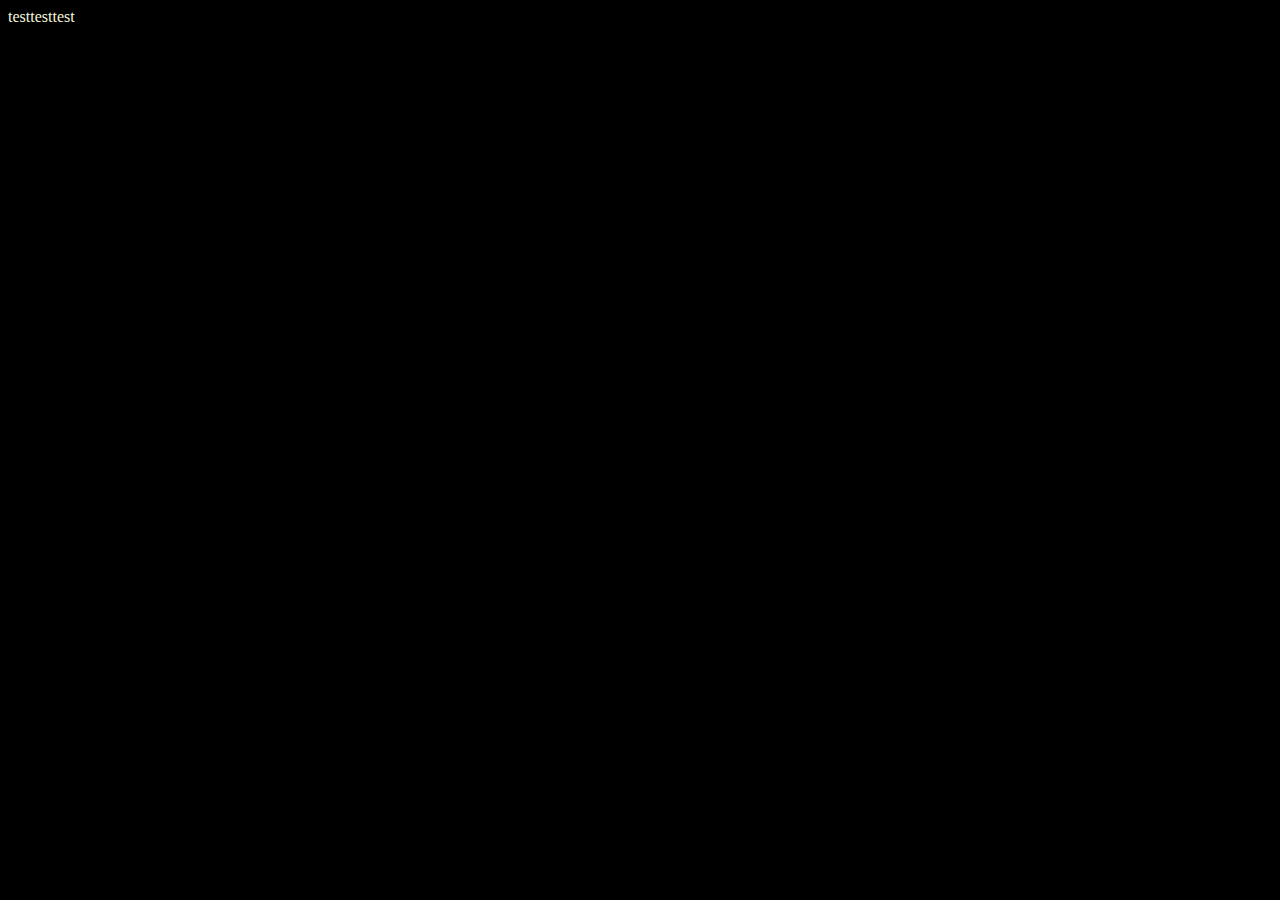
==== index.html @ 2e66b611 "Initial commit" ====
<!-- Page d'acceuil et de présentation de l'application que vous proposez (comme si vous deviez la vendre)-->
 testtesttest


 <!DOCTYPE html>
 <html lang="en">
 <head>
    <meta charset="UTF-8">
    <link rel="stylesheet" href="style.css">
    <meta name="viewport" content="width=device-width, initial-scale=1.0">
    <title>Landing Page</title>
 </head>
 <body>
    
 </body>
 </html>
---- style.css ----
html {
    background-color: black;
    color: beige;
}
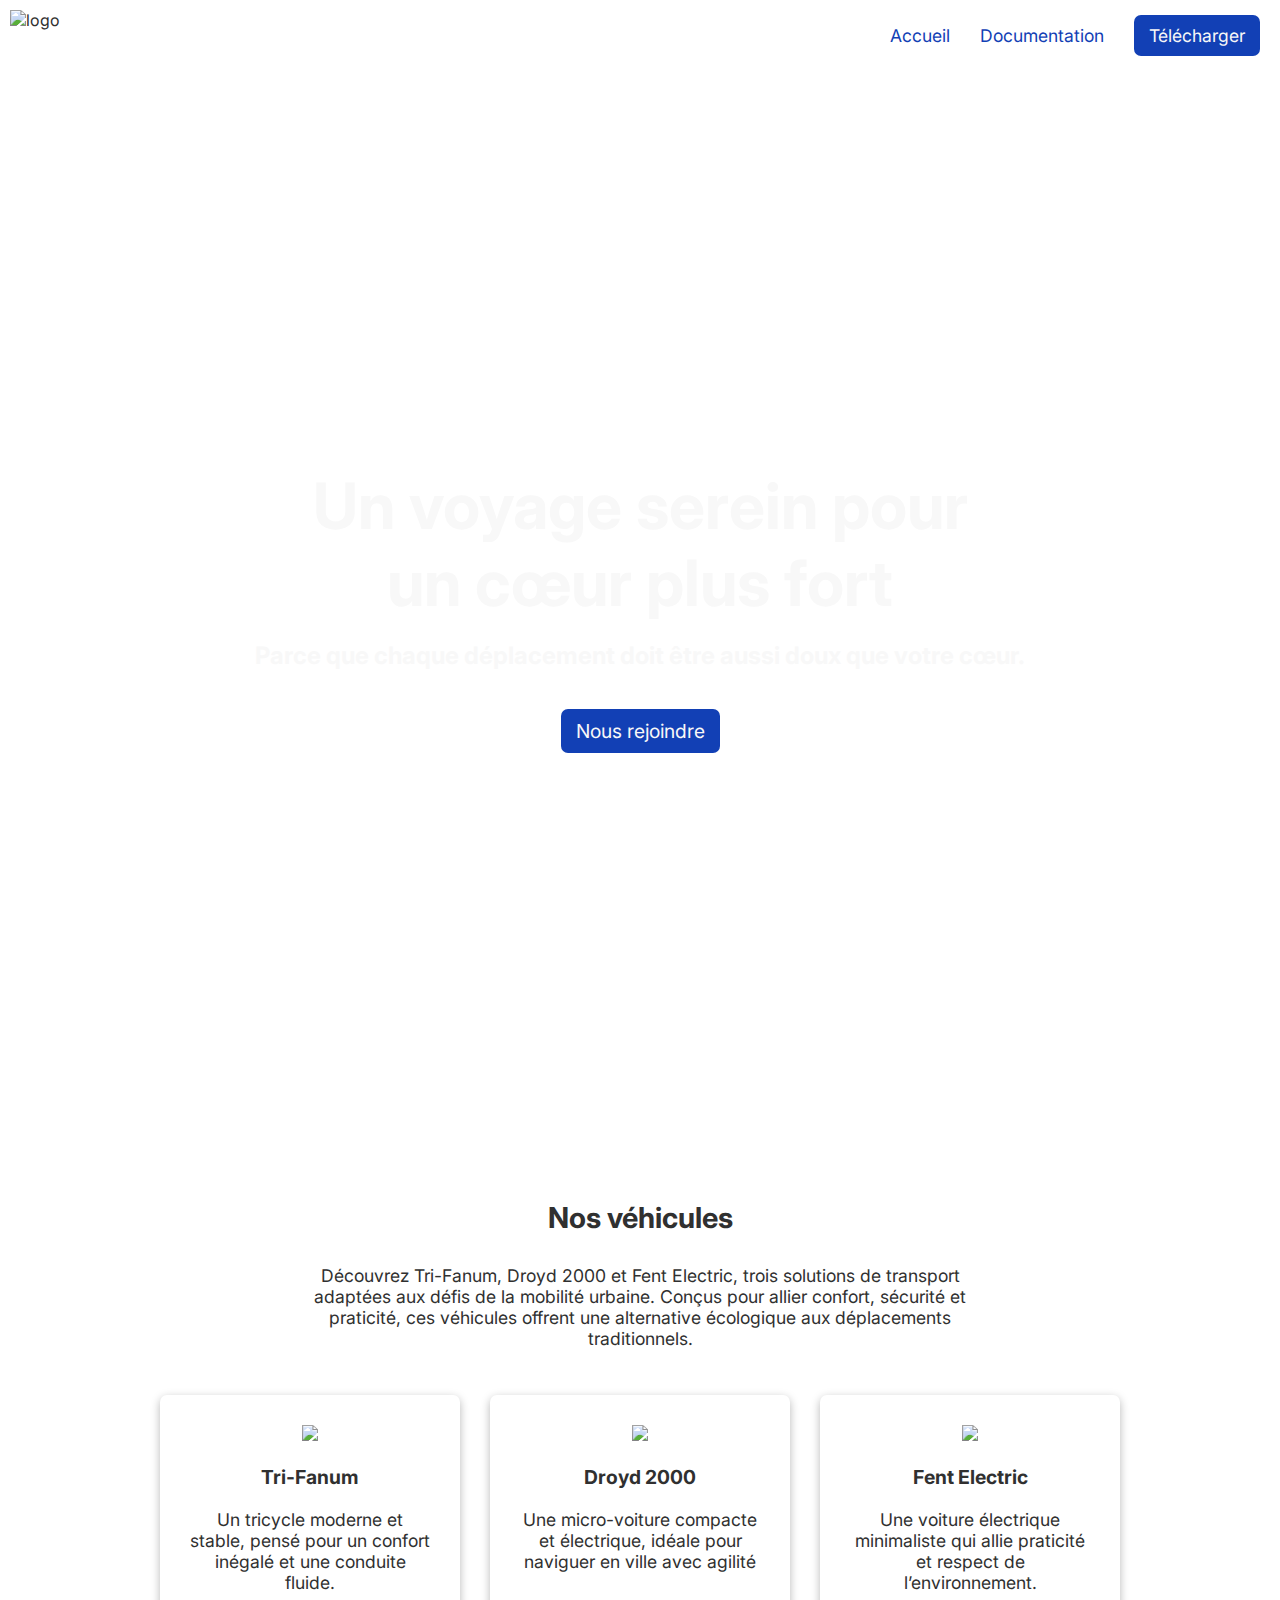
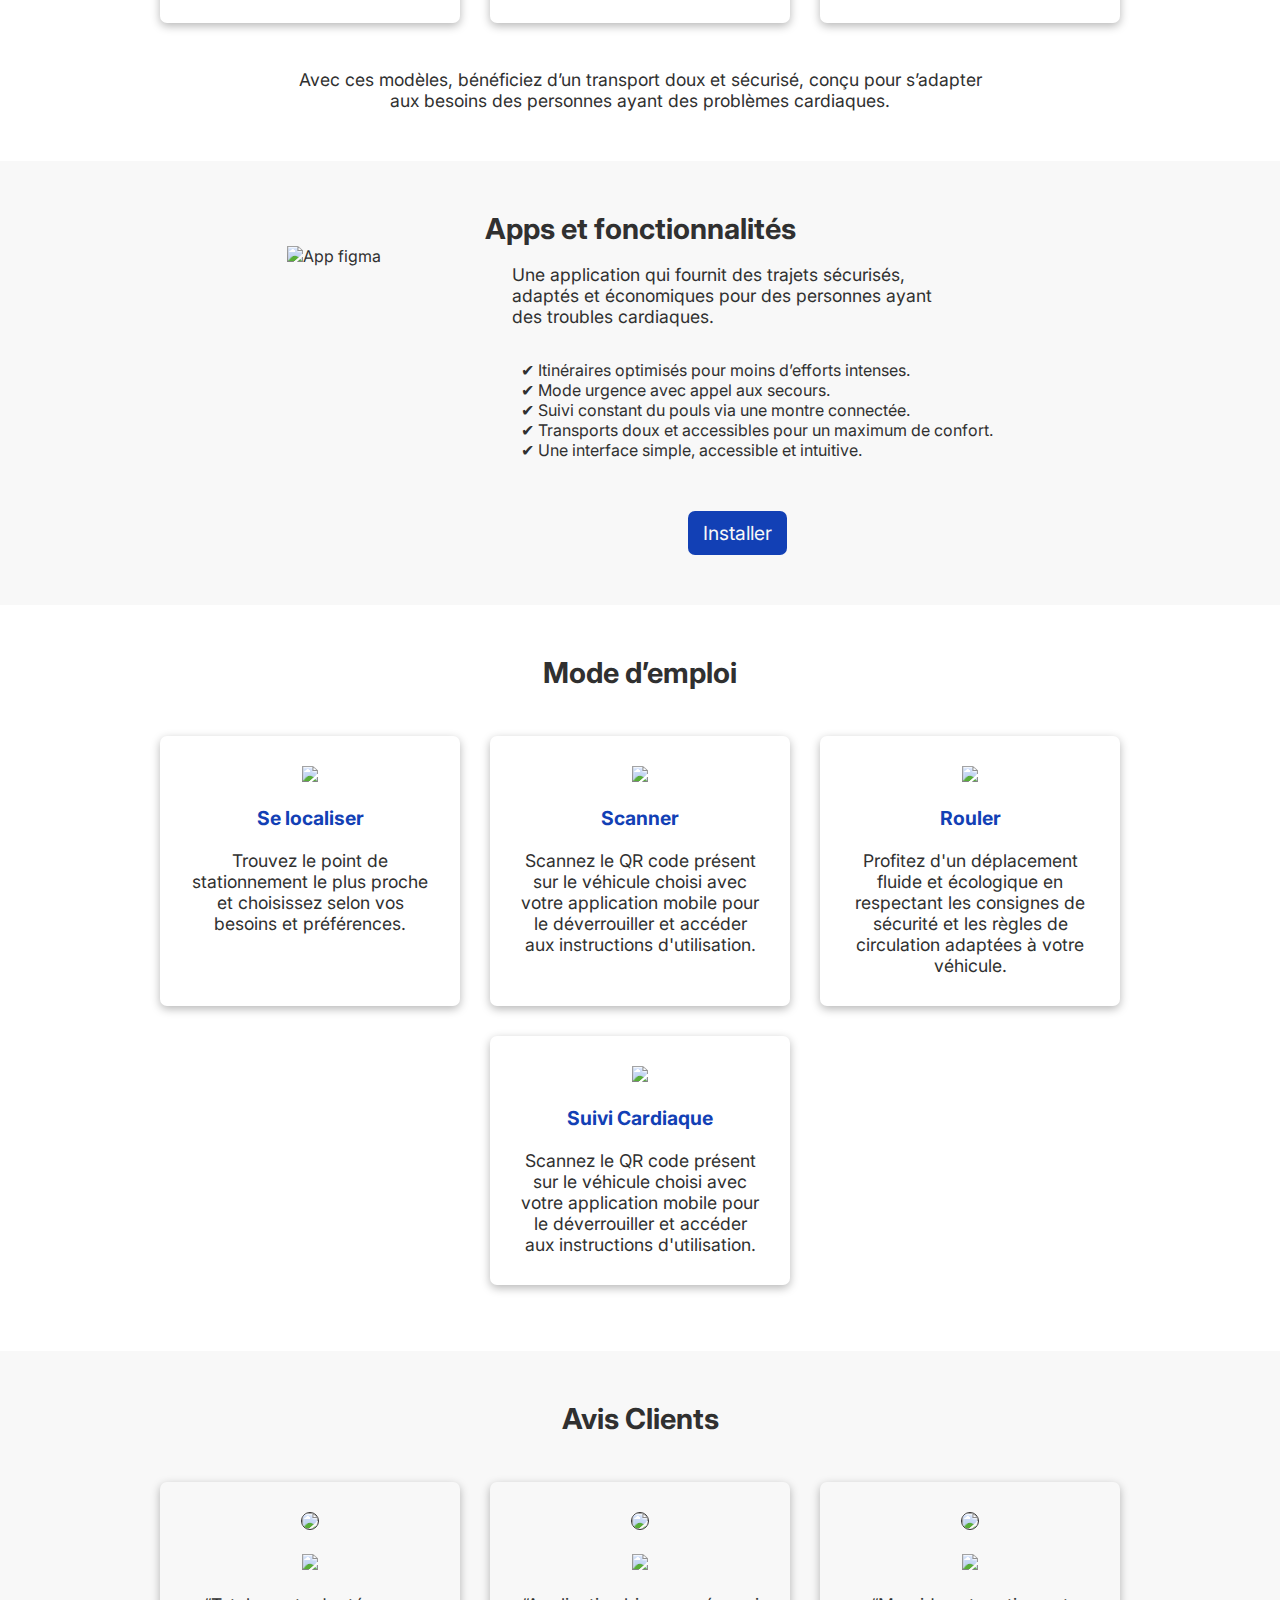
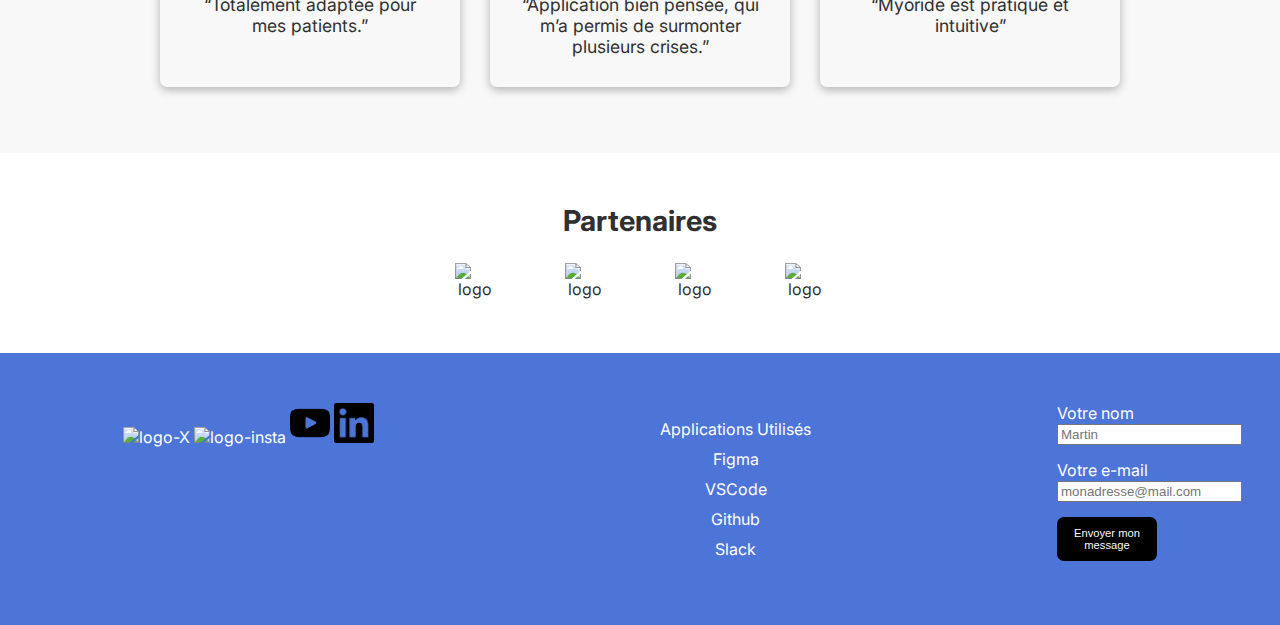
==== commit efbf9ac6: "v2" ====
--- a/index.html
+++ b/index.html
@@ -1,16 +1,264 @@
 <!-- Page d'acceuil et de présentation de l'application que vous proposez (comme si vous deviez la vendre)-->
- testtesttest
-
 
  <!DOCTYPE html>
- <html lang="en">
+ <html lang="fr">
  <head>
-    <meta charset="UTF-8">
-    <link rel="stylesheet" href="style.css">
-    <meta name="viewport" content="width=device-width, initial-scale=1.0">
-    <title>Landing Page</title>
+   <meta charset="UTF-8">
+   <link rel="stylesheet" href="style.css">
+   <meta name="viewport" content="width=device-width, initial-scale=1.0">
+   <meta http-equiv="X-UA-Compatible" content="ie=edge">
+   <meta http-equiv="Content-Type" content="text/html;charset=UTF-8">
+   <title>Landing Page</title>
+   <link href="https://fonts.googleapis.com/css2?family=Baumans&family=Doto:wght@100..900&family=Iceland&family=Inter:ital,opsz,wght@0,14..32,100..900;1,14..32,100..900&family=Major+Mono+Display&family=Teko:wght@300..700&family=Tiny5&display=swap" rel="stylesheet">
  </head>
  <body>
-    
+   <header>
+      <nav>
+         <img src="medias/logomyoride.png" alt="logo">
+         <div>
+            <a href="index.html">
+               <p>Accueil</p>
+            </a>
+            <a href="documentation.html">
+               <p>Documentation</p>
+            </a>
+            <a class="button" href="https://play.google.com/store/apps?hl=fr">
+               <p>Télécharger</p>
+            </a>
+         </div>
+      </nav>
+   </header>
+
+   <section id="hero-section">
+      <div>
+         <h1>Un voyage serein pour <br>un cœur plus fort</h1>
+         <h2>Parce que chaque déplacement doit être aussi doux que votre cœur.</h2>
+         <a class="button" href="https://play.google.com/store/apps?hl=fr">
+            <p>Nous rejoindre</p>
+         </a>
+      </div>
+   </section>
+
+   <section id="vehicules">
+      <div class="container">
+         <h3>Nos véhicules</h3>
+         <p>Découvrez Tri-Fanum, Droyd 2000 et Fent Electric, trois solutions de transport adaptées aux défis de la mobilité urbaine. Conçus pour allier confort, sécurité et praticité, ces véhicules offrent une alternative écologique aux déplacements traditionnels.</p>
+         <ul class="cards">
+            <li class="card">
+               <ul>
+                  <li>
+                     <img class="img-vehicule" src="medias/tri-fanum.png">
+                  </li>
+                  <li class="nom-vehicule">
+                     <p>Tri-Fanum</p>
+                  </li>
+                  <li>
+                     <p>Un tricycle moderne et stable, pensé pour un confort inégalé et une conduite fluide. </p>
+                  </li>
+               </ul>
+            </li>
+            <li class="card"> 
+               <ul>
+                  <li>
+                     <img class="img-vehicule" src="medias/Droyd-2000.png">
+                  </li>
+                  <li class="nom-vehicule">
+                     <p>Droyd 2000</p>
+                  </li>
+                  <li>
+                     <p>Une micro-voiture compacte et électrique, idéale pour naviguer en ville avec agilité </p>
+                  </li>
+               </ul>
+            </li>
+            <li class="card">
+               <ul>
+                  <li>
+                     <img class="img-vehicule" src="medias/Fent-Electric.png">
+                  </li>
+                  <li class="nom-vehicule">
+                     <p>Fent Electric</p>
+                  </li>
+                  <li>
+                     <p>Une voiture électrique minimaliste qui allie praticité et respect de l’environnement. </p>
+                  </li>
+               </ul>
+            </li>
+         </ul>
+         <p>Avec ces modèles, bénéficiez d’un transport doux et sécurisé, conçu pour s’adapter aux besoins des personnes ayant des problèmes cardiaques.</p>
+      </div>
+   </section>
+
+   <section id="fonctionnalites">
+      <h3>Apps et fonctionnalités</h3>
+      <div id="section">
+         <img src="medias/mockup-3D-tel.png" alt="App figma">
+         <div id="cta">
+            <p>Une application qui fournit des trajets sécurisés, adaptés et économiques pour des personnes ayant des troubles cardiaques.
+               <ul>  
+                  <li>✔ Itinéraires optimisés pour moins d’efforts intenses.</li>
+                  <li>✔ Mode urgence avec appel aux secours.</li>
+                  <li>✔ Suivi constant du pouls via une montre connectée.</li>
+                  <li>✔ Transports doux et accessibles pour un maximum de confort.</li>
+                  <li>✔ Une interface simple, accessible et intuitive.</li>
+               </ul>
+            </p>
+            <a class="button" href="https://play.google.com/store/apps?hl=fr">
+               <p>Installer</p>
+            </a>
+         </div>
+      </div>
+   </section>
+
+   <section id="tuto">
+      <div class="container">
+         <h3>Mode d’emploi</h3>
+         <ul class="cards">
+            <li class="card">
+               <ul>
+                  <li>
+                     <img class="img-tuto" src="medias/localisation.png">
+                  </li>
+                  <li class="nom">
+                     <p>Se localiser</p>
+                  </li>
+                  <li>
+                     <p>Trouvez le point de stationnement le plus proche et choisissez  selon vos besoins et préférences. </p>
+                  </li>
+               </ul>
+            </li>
+            <li class="card"> 
+               <ul>
+                  <li>
+                     <img class="img-tuto" src="medias/qrcode.png">
+                  </li>
+                  <li class="nom">
+                     <p>Scanner</p>
+                  </li>
+                  <li>
+                     <p>Scannez le QR code présent sur le véhicule choisi avec votre application mobile pour le déverrouiller et accéder aux instructions d'utilisation.</p>
+                  </li>
+               </ul>
+            </li>
+            <li class="card">
+               <ul>
+                  <li>
+                     <img class="img-tuto" src="medias/route.png">
+                  </li>
+                  <li class="nom">
+                     <p>Rouler</p>
+                  </li>
+                  <li>
+                     <p>Profitez d'un déplacement fluide et écologique en respectant les consignes de sécurité et les règles de circulation adaptées à votre véhicule.</p>
+                  </li>
+               </ul>
+            </li>
+            <li class="card"> 
+               <ul>
+                  <li>
+                     <img class="img-tuto" src="medias/coeur.png">
+                  </li>
+                  <li class="nom">
+                     <p>Suivi Cardiaque</p>
+                  </li>
+                  <li>
+                     <p>Scannez le QR code présent sur le véhicule choisi avec votre application mobile pour le déverrouiller et accéder aux instructions d'utilisation.</p>
+                  </li>
+               </ul>
+            </li>
+         </ul>
+      </div>
+   </section>
+
+   <section id="avisclients">
+     <div class="container">
+       <h3>Avis Clients</h3>
+         <ul class="cards">
+            <li class="card">
+               <ul>
+                  <li>
+                     <img class="img-avis" src="medias/photo-docteur.png">
+                  </li>
+                  <li>
+                     <img class="star" src="medias/etoile-bleue.png">
+                  </li>
+                  <li>
+                     <p>“Totalement adaptée pour mes patients.”</p>
+                  </li>
+               </ul>
+            </li>
+            <li class="card"> 
+               <ul>
+                  <li>
+                     <img class="img-avis" src="medias/homme-blanc.png">
+                  </li>
+                  <li>
+                     <img class="star" src="medias/etoile-bleue.png">
+                  </li>
+                  <li>
+                     <p>“Application bien pensée, qui m’a permis de surmonter plusieurs crises.”</p>
+                  </li>
+               </ul>
+            </li>
+            <li class="card">
+               <ul>
+                  <li>
+                     <img class="img-avis" id="bizarre" src="medias/femme-noire.png">
+                  </li>
+                  <li>
+                     <img class="star" src="medias/etoile-noire.png">
+                  </li>
+                  <li>
+                     <p>“Myoride est pratique et intuitive”</p>
+                  </li>
+               </ul>
+            </li>
+         </ul>
+      </div>
+   </section>
+   <section id="partenaires">
+      <h3>Partenaires</h3>
+      <div> 
+         <img src="medias/logo-rhonealpes.png" alt="logo la region rhône alpes">
+         <img src="medias/tesla.png" alt="logo tesla">
+         <img src="medias/google.png" alt="logo google">
+         <img src="medias/lolo-oms.png" alt="logo OMS">
+      </div>
+   </section>
+
+   <footer>
+      <div id="social">
+         <a href="https://x.com/?lang=fr">
+            <img src="medias/logo-twitter.png" alt="logo-X">
+         </a>
+         <a href="https://www.instagram.com/">
+            <img src="medias/logo-insta.png" alt="logo-insta">
+         </a>
+         <a href="https://www.youtube.com/?app=desktop&hl=FR">
+            <img src="medias/youtube.png" alt="logo-youtube">
+         </a>
+         <a href="https://fr.linkedin.com/">
+            <img src="medias/linkedin.png" alt="logo-linkedin">
+         </a>
+      </div>
+      <div id="extra">
+         <ol> Applications Utilisés 
+            <li>Figma</li>
+            <li>VSCode</li>
+            <li>Github</li>
+            <li>Slack</li>
+         </ol>
+      </div>
+      <div id="formulaire">  
+         <form action="/page-traitement-donnees" method="post">
+            <div>
+            <label for="nom">Votre nom</label>
+            <input type="text" id="nom" name="nom" placeholder="Martin" required>
+            </div>
+            <div>
+            <label for="email">Votre e-mail</label>
+            <input type="email" id="email" name="email" placeholder="monadresse@mail.com" required>
+            <button type="submit">Envoyer mon message</button>
+      </div>
+   </footer>
  </body>
  </html>--- a/style.css
+++ b/style.css
@@ -1,4 +1,275 @@
-html {
-    background-color: black;
-    color: beige;
-}+:root {
+    --primary-color: #1240B5; /* Couleur principale */
+    --white-color: #f8f8f8; /* Blanc */
+    --black-color: #303030; /* Noir */
+    --border-radius: 7px; /* Rayon des bordures */
+}
+
+body {
+    background-color: var(--secondary-color);
+    color: #303030;
+    margin:0;
+    padding:0;
+    font-family: "Inter", serif;
+    h3 {
+        font-size:1.8em;
+        margin:0;
+    }
+    p {
+        font-size: 1.1em;
+    }
+}
+
+header {
+    nav{
+        
+        display: flex;
+        justify-content: space-between;
+        p {
+            color: var(--primary-color);
+        }
+        div {
+            display:flex;
+            margin-right:20px;
+            flex-direction: row;
+            gap:30px;
+            align-items: center;
+            .button {
+                p {
+                    color:var(--white-color);
+                }
+            }
+        }
+        img{
+            width: 200px;
+            height: 50px;
+            padding: 10px;
+        }
+    }
+}
+a{
+    text-decoration: none;
+    color:white;
+}
+
+.button{
+    display:block;
+    text-align: center;
+    border-radius: var(--border-radius);
+    background-color: var(--primary-color);
+    color: var(--white-color);
+    text-decoration: none;
+    padding:10px 15px;
+    p {
+        margin:0;
+    }
+}
+
+.button:hover {
+    transform: scale(1.05);
+    transition-duration: 300ms;
+}
+
+#hero-section{
+    background-image: url("medias/voiture-header.png");
+    background-size: 100%;
+    background-repeat: no-repeat;
+    height: 120vh;
+    div {
+        text-align: center;
+        height: 100%;
+        display: flex;
+        flex-direction: column;
+        align-items: center;
+        justify-content: center;
+        color: var(--white-color);
+        h1 {
+            font-size: 4em;
+            margin:0;
+        }
+        h2 {
+            font-size: 1.5em;
+        }
+        .button {
+            margin-top: 20px;
+            font-size: 1.1em;
+        }
+    }
+}
+
+#vehicules, #tuto, #avisclients {
+    width:100%;
+    padding-top:50px;
+    padding-bottom:50px;
+    .container {
+        display: flex;
+        flex-direction: column;
+        align-items: center;
+        gap: 30px;
+        text-align: center;
+        p, h3 {
+            margin:0;
+            max-width:700px;
+        }
+        .cards {
+            list-style: none;
+            display:flex;
+            flex-direction:row;
+            flex-wrap: wrap;
+            justify-content: center;
+            gap: 30px;
+            padding:0;
+            .card {
+                width: 300px;
+                background-color: var(--secondary-color);
+                border-radius: var(--border-radius);
+                box-shadow: 0 3px 10px rgba(0, 0, 0, 0.285);
+                ul {
+                    padding: 0;
+                    list-style: none;
+                    height:80%;
+                    width:80%;
+                    display: flex;
+                    flex-direction: column;
+                    align-items: center;
+                    padding:10%;
+                    gap:20px;
+                    .img-vehicule {
+                        max-width: 200px;
+                    }
+                    .img-tuto {
+                        max-width: 100px;
+                    }
+                    .img-avis {
+                        max-width: 130px;
+                        border: 1px solid #303030;
+                        border-radius: 200px;
+                    }
+                    p {
+                        margin:0;
+                    }
+                    .nom-vehicule {
+                        font-weight: bold;
+                        font-size:1.1em;
+                    }
+                    .nom {
+                        font-weight: bold;
+                        font-size:1.1em;
+                        color: var(--primary-color);
+                    }
+                    .star {
+                        max-width:150px;
+                    }
+                }
+            }
+        }
+    }
+}
+
+#fonctionnalites{
+    display: flex;
+    flex-direction: column;
+    align-items: center;
+    padding-bottom: 50px;
+    padding-top: 50px;
+    background-color: #F8F8F8;
+    
+    #section{
+        display: flex;
+        justify-content: space-evenly;
+        gap: 100px;
+        img{
+            max-width: 200px;
+        }
+    }
+    #cta{
+        display: flex;
+        flex-direction: column;
+        justify-content: center;
+        align-items: center;
+        flex-wrap: wrap;
+        p{
+            max-width: 450px;
+        }
+    }
+    li{
+        list-style: none;
+    }
+    .button {
+        font-size: 1.1em;
+    }
+}
+
+
+#partenaires{
+    width:100%;
+    text-align:center;
+    padding-bottom: 50px;
+    padding-top: 50px;
+    div{
+        display: flex;
+        flex-direction: row;
+        justify-content: center;
+        gap: 70px;
+        padding-top: 25px;
+    }
+    img{
+        width: 40px;
+        height: 40px;
+    }
+}
+
+footer{
+    width: 100%;
+    background-color: #4d74d7;
+    color: white;
+    display: flex;
+    justify-content: space-around;
+    padding-bottom: 50px;
+    padding-top: 50px;
+    form{
+        display: flex;
+        flex-direction: column;
+    }
+    a{
+        img{
+            width: 40px;
+            height: 40px;
+        }
+    }
+    p{
+        width: 100px;
+    }
+    #formulaire{
+        display: flex;
+        flex-direction: column;
+        width: 100px;
+        
+        button {
+            background-color: black;
+            margin-top: 15px;
+            border: none;
+            font-size:0.7em;
+            border-radius: var(--border-radius);
+            color:var(--white-color);
+            padding:10px;
+        }
+        button:hover {
+            transform: scale(1.05);
+            transition-duration: 400ms;
+        }
+        form{
+            gap: 15px;
+        }
+    }
+    ol{
+        display: flex;
+        flex-direction: column;
+        align-items: center;
+        list-style: none;
+        gap: 10px;
+    }
+}
+#avisclients{
+    background-color: #F8F8F8;
+}
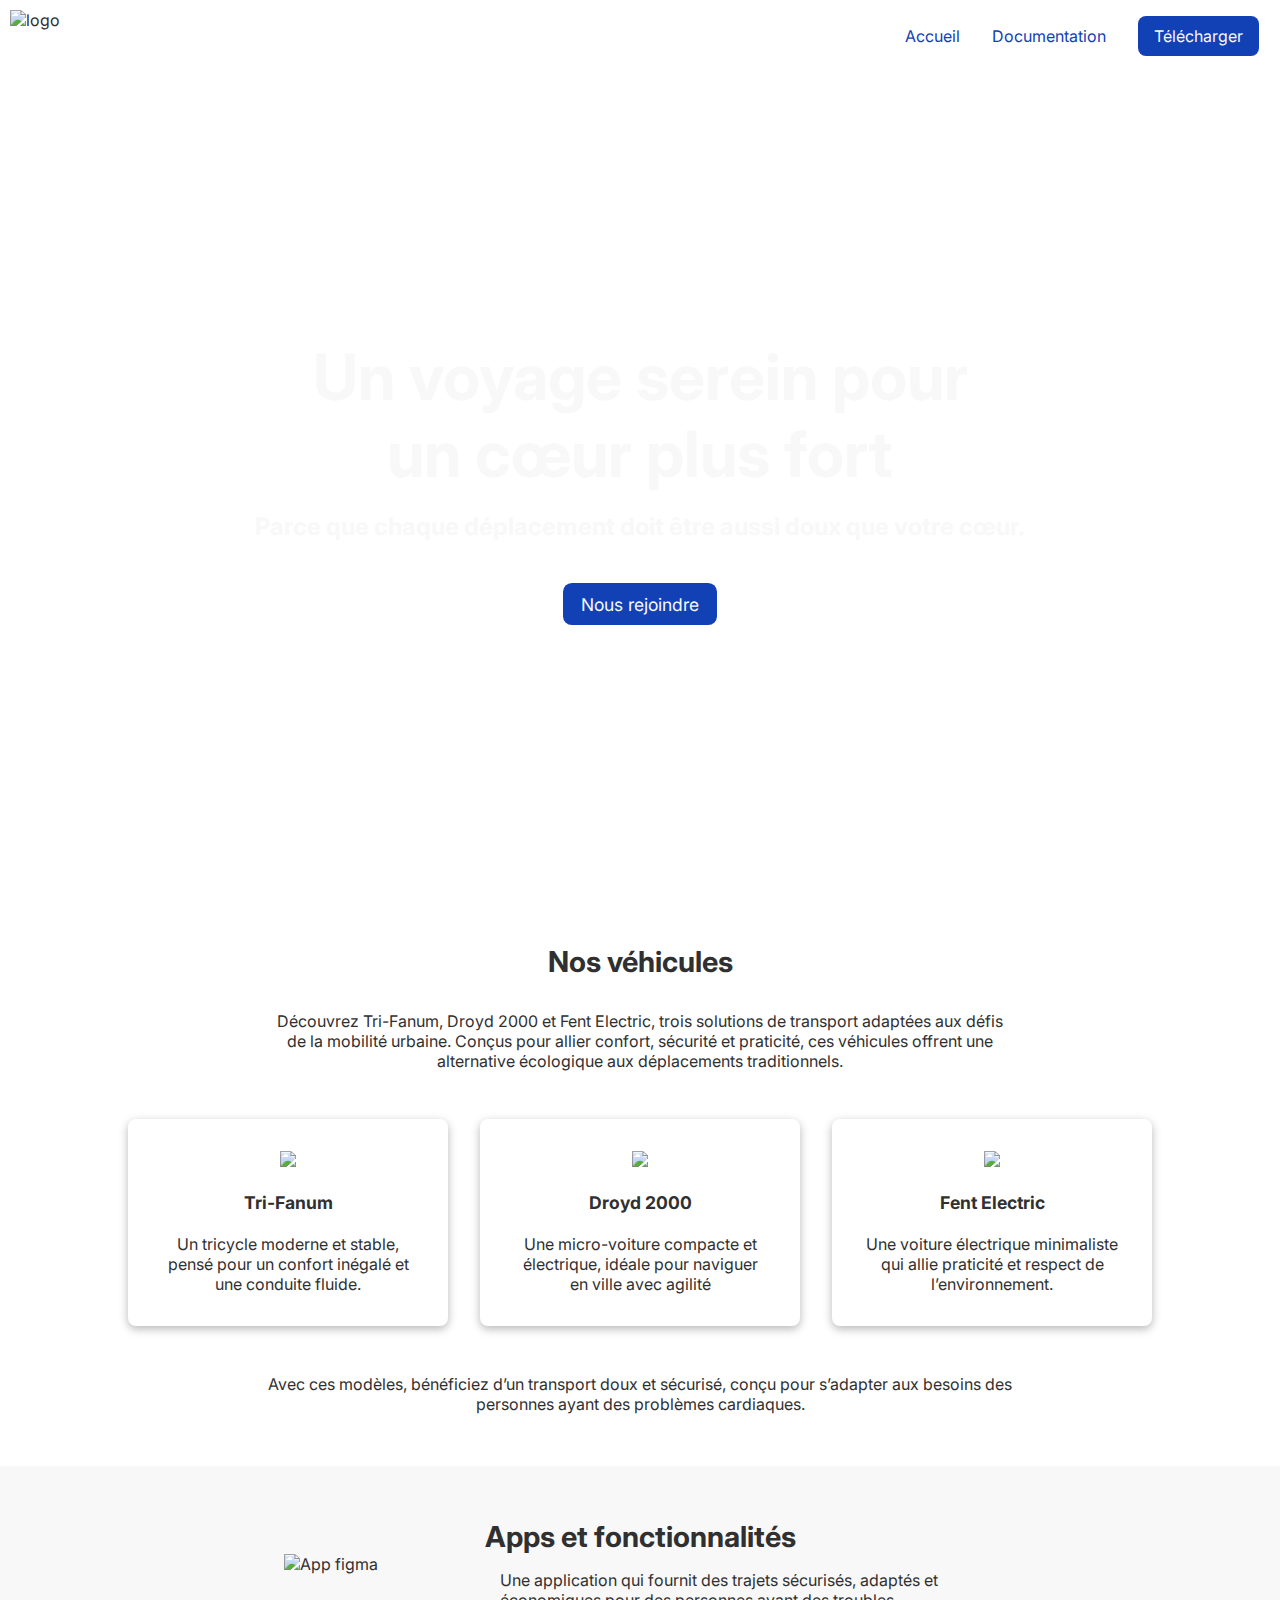
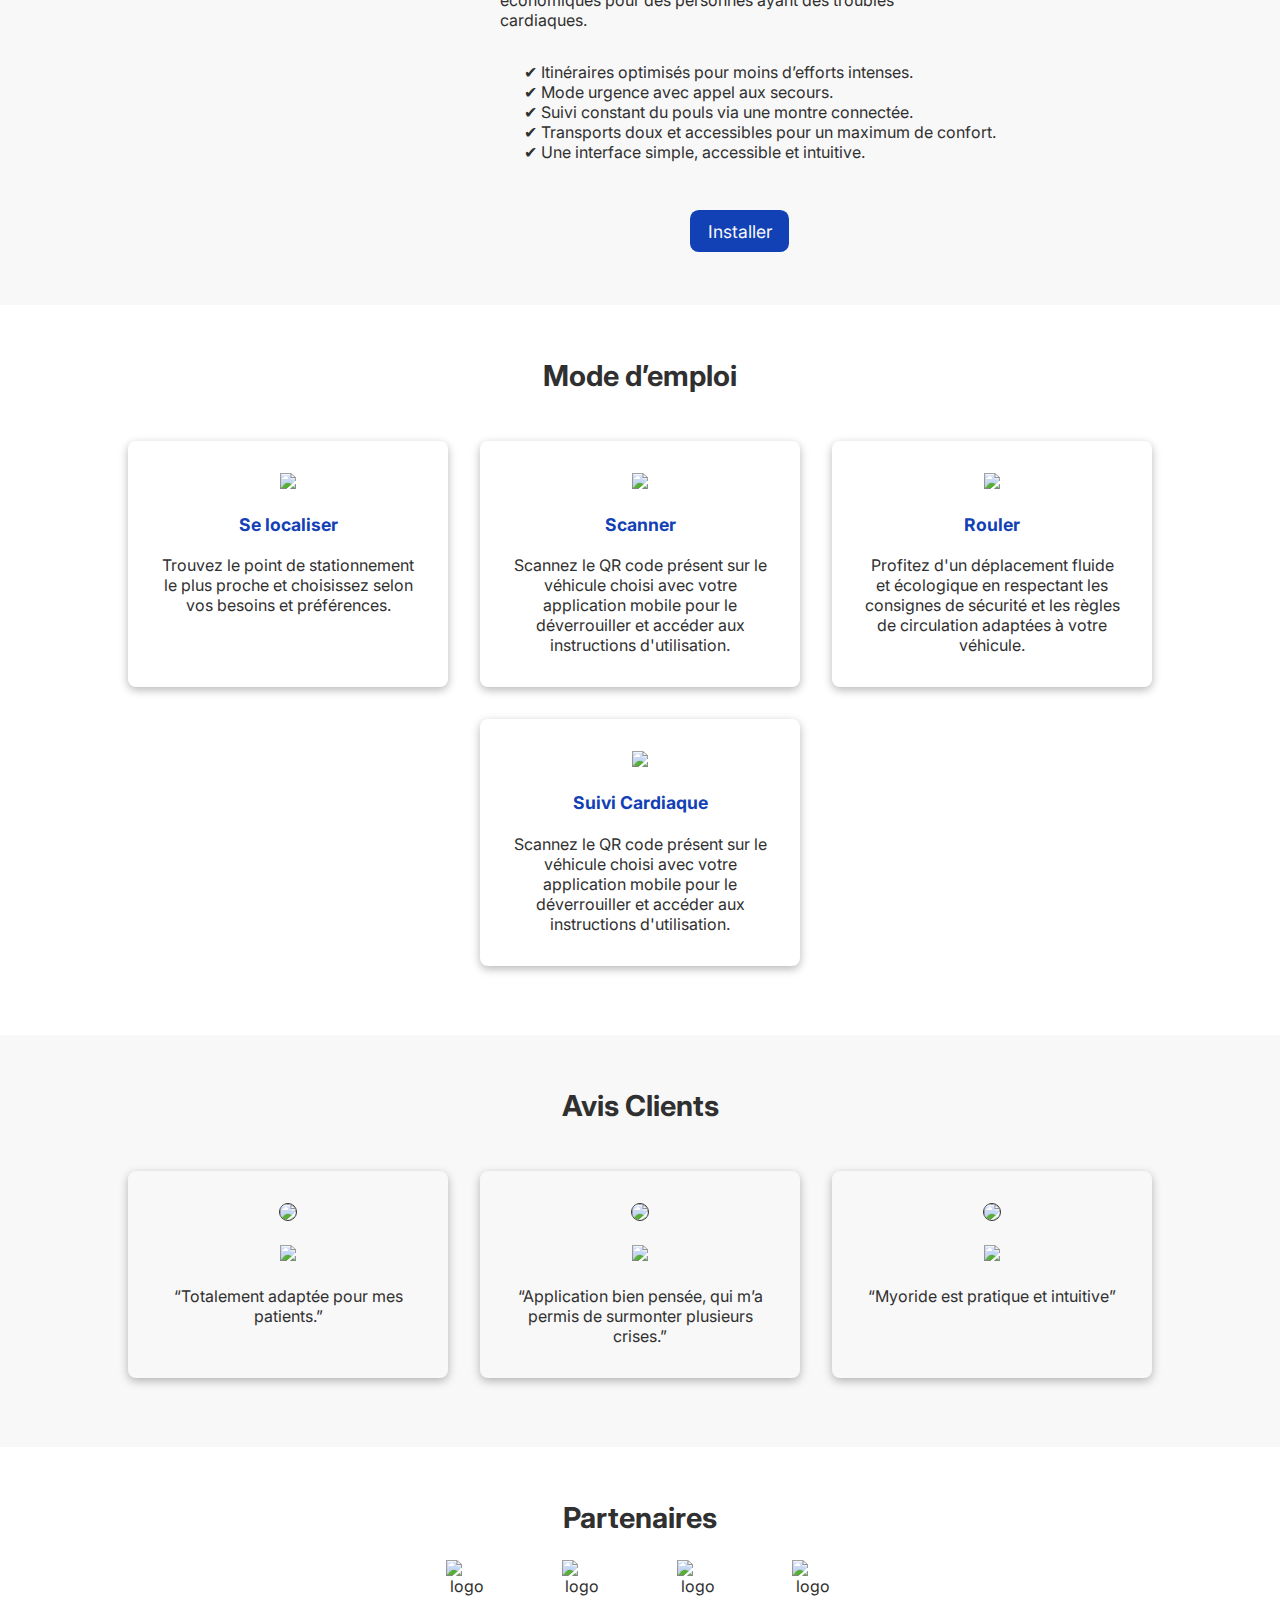
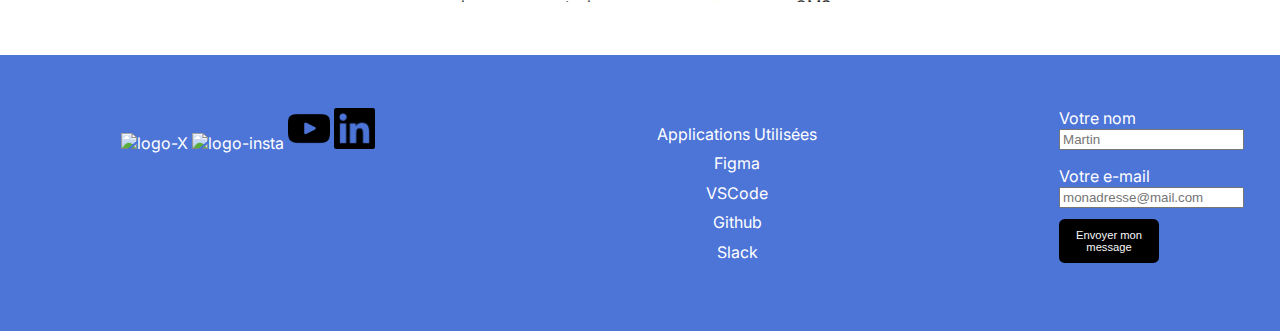
==== commit 7411402e: "final myoride" ====
--- a/index.html
+++ b/index.html
@@ -241,7 +241,7 @@
          </a>
       </div>
       <div id="extra">
-         <ol> Applications Utilisés 
+         <ol> Applications Utilisées 
             <li>Figma</li>
             <li>VSCode</li>
             <li>Github</li>
--- a/style.css
+++ b/style.css
@@ -2,7 +2,7 @@
     --primary-color: #1240B5; /* Couleur principale */
     --white-color: #f8f8f8; /* Blanc */
     --black-color: #303030; /* Noir */
-    --border-radius: 7px; /* Rayon des bordures */
+    --border-radius: 0.5em; /* Rayon des bordures */
 }
 
 body {
@@ -11,13 +11,11 @@
     margin:0;
     padding:0;
     font-family: "Inter", serif;
+    font-size: 15px;
     h3 {
         font-size:1.8em;
         margin:0;
     }
-    p {
-        font-size: 1.1em;
-    }
 }
 
 header {
@@ -30,9 +28,9 @@
         }
         div {
             display:flex;
-            margin-right:20px;
+            margin-right: 1.3em;
             flex-direction: row;
-            gap:30px;
+            gap:2em;
             align-items: center;
             .button {
                 p {
@@ -41,9 +39,9 @@
             }
         }
         img{
-            width: 200px;
-            height: 50px;
-            padding: 10px;
+            width: 13.3em;
+            height: 3.3em;
+            padding: 0.6em;
         }
     }
 }
@@ -59,7 +57,7 @@
     background-color: var(--primary-color);
     color: var(--white-color);
     text-decoration: none;
-    padding:10px 15px;
+    padding:0.6em 1em;
     p {
         margin:0;
     }
@@ -75,6 +73,7 @@
     background-size: 100%;
     background-repeat: no-repeat;
     height: 120vh;
+    max-height:64vw;
     div {
         text-align: center;
         height: 100%;
@@ -91,7 +90,7 @@
             font-size: 1.5em;
         }
         .button {
-            margin-top: 20px;
+            margin-top: 1.3em;
             font-size: 1.1em;
         }
     }
@@ -99,17 +98,17 @@
 
 #vehicules, #tuto, #avisclients {
     width:100%;
-    padding-top:50px;
-    padding-bottom:50px;
+    padding-top:3.3em;
+    padding-bottom:3.3em;
     .container {
         display: flex;
         flex-direction: column;
         align-items: center;
-        gap: 30px;
+        gap: 2em;
         text-align: center;
         p, h3 {
             margin:0;
-            max-width:700px;
+            max-width:46.6em;
         }
         .cards {
             list-style: none;
@@ -117,13 +116,13 @@
             flex-direction:row;
             flex-wrap: wrap;
             justify-content: center;
-            gap: 30px;
+            gap: 2em;
             padding:0;
             .card {
-                width: 300px;
+                width: 20em;
                 background-color: var(--secondary-color);
                 border-radius: var(--border-radius);
-                box-shadow: 0 3px 10px rgba(0, 0, 0, 0.285);
+                box-shadow: 0 3px 0.6em rgba(0, 0, 0, 0.285);
                 ul {
                     padding: 0;
                     list-style: none;
@@ -133,17 +132,17 @@
                     flex-direction: column;
                     align-items: center;
                     padding:10%;
-                    gap:20px;
+                    gap:1.3em;
                     .img-vehicule {
-                        max-width: 200px;
+                        max-width: 13.3em;
                     }
                     .img-tuto {
-                        max-width: 100px;
+                        max-width: 6.6em;
                     }
                     .img-avis {
-                        max-width: 130px;
+                        max-width: 8.6em;
                         border: 1px solid #303030;
-                        border-radius: 200px;
+                        border-radius: 13.3em;
                     }
                     p {
                         margin:0;
@@ -158,7 +157,7 @@
                         color: var(--primary-color);
                     }
                     .star {
-                        max-width:150px;
+                        max-width:10em;
                     }
                 }
             }
@@ -170,16 +169,16 @@
     display: flex;
     flex-direction: column;
     align-items: center;
-    padding-bottom: 50px;
-    padding-top: 50px;
+    padding-bottom: 3.3em;
+    padding-top: 3.3em;
     background-color: #F8F8F8;
     
     #section{
         display: flex;
         justify-content: space-evenly;
-        gap: 100px;
+        gap: 6.6em;
         img{
-            max-width: 200px;
+            max-width: 13.3em;
         }
     }
     #cta{
@@ -189,7 +188,7 @@
         align-items: center;
         flex-wrap: wrap;
         p{
-            max-width: 450px;
+            max-width: 30em;
         }
     }
     li{
@@ -204,18 +203,18 @@
 #partenaires{
     width:100%;
     text-align:center;
-    padding-bottom: 50px;
-    padding-top: 50px;
+    padding-bottom: 3.3em;
+    padding-top: 3.3em;
     div{
         display: flex;
         flex-direction: row;
         justify-content: center;
-        gap: 70px;
-        padding-top: 25px;
+        gap: 4.6em;
+        padding-top: 1.6em;
     }
     img{
-        width: 40px;
-        height: 40px;
+        width: 2.6em;
+        height: 2.6em;
     }
 }
 
@@ -225,16 +224,22 @@
     color: white;
     display: flex;
     justify-content: space-around;
-    padding-bottom: 50px;
-    padding-top: 50px;
+    padding-bottom: 3.3em;
+    padding-top: 3.3em;
     form{
         display: flex;
         flex-direction: column;
     }
     a{
         img{
-            width: 40px;
-            height: 40px;
+            width: 2.6em;
+            height: 2.6em;
+        }
+    }
+    a:hover {
+        img {
+            transform: scale(1.05);
+            transition-duration: 400ms;
         }
     }
     p{
@@ -247,7 +252,7 @@
         
         button {
             background-color: black;
-            margin-top: 15px;
+            margin-top: 1em;
             border: none;
             font-size:0.7em;
             border-radius: var(--border-radius);
@@ -259,7 +264,7 @@
             transition-duration: 400ms;
         }
         form{
-            gap: 15px;
+            gap: 1em;
         }
     }
     ol{
@@ -267,9 +272,137 @@
         flex-direction: column;
         align-items: center;
         list-style: none;
-        gap: 10px;
+        gap: 0.6em;
     }
 }
 #avisclients{
     background-color: #F8F8F8;
 }
+
+
+@media (min-width:1800px) {
+    body {
+        font-size: 20px;
+    }
+}
+
+@media (max-width:1800px) {
+    body {
+        font-size: 19px;
+    }
+}
+
+@media (max-width:1650px) {
+    body {
+        font-size: 18px;
+    }
+}
+
+@media (max-width:1500px) {
+    body {
+        font-size: 17px;
+    }
+}
+
+@media (max-width:1350px) {
+    body {
+        font-size: 16px;
+    }
+}
+
+@media (max-width:1200px) {
+    body {
+        font-size: 15px;
+    }
+}
+
+@media (max-width:1050px) {
+    body {
+        font-size: 14px;
+    }
+}
+
+@media (max-width:900px) {
+    body {
+        font-size: 13px;
+    }
+}
+
+@media (max-width:750px) {
+    body {
+        font-size: 12px;
+    }
+}
+
+
+/* DOCUMENTATION */
+
+#introduction, #qui, #pourquoi, #comment, #avecquoi, #quoi, #ensuite{
+    display: flex;
+    align-items: center;
+    flex-direction: column;
+    padding: 50px 0;
+    background-size: 100vw;
+    background-repeat: no-repeat;
+    background-position: center;
+    gap: 20px;
+    p{
+        width: 400px;
+    }
+}
+
+#titre{
+    display: flex;
+    justify-content: center;
+    color: #1240B5;
+}
+#introduction{
+    padding-bottom:50px;
+    padding-top: 0;
+    h3 {
+        margin-top: 50px;
+    }
+    
+    .background{
+        position: absolute;
+        transform: rotate(180deg);
+        background-image: url("medias/bleu1.png");
+        width: 100%;
+        min-height: 600px;
+        z-index: -100;
+        background-repeat: no-repeat;
+        background-position: center;
+        background-size: 100vw;
+    }
+}
+
+#qui{
+    background-image: url("medias/bleu2et5.png");
+}
+#pourquoi{
+    background-image: url("medias/bleu6.png");
+}
+#comment{
+    background-image: url("medias/bleu4.png");
+    color: white;
+}
+#avecquoi{
+    background-image: url("medias/bleu2et5.png");
+}
+#quoi{
+    background-image: url("medias/bleu6.png");
+}
+#ensuite{
+    padding: 0;
+    .background{
+        position: absolute;
+        transform: rotate(180deg);
+        background-image: url("medias/bleu3et7.png");
+        width: 100%;
+        min-height: 400px;
+        z-index: -100;
+        background-repeat: no-repeat;
+        background-position: center;
+        background-size: 100vw;
+    }
+}
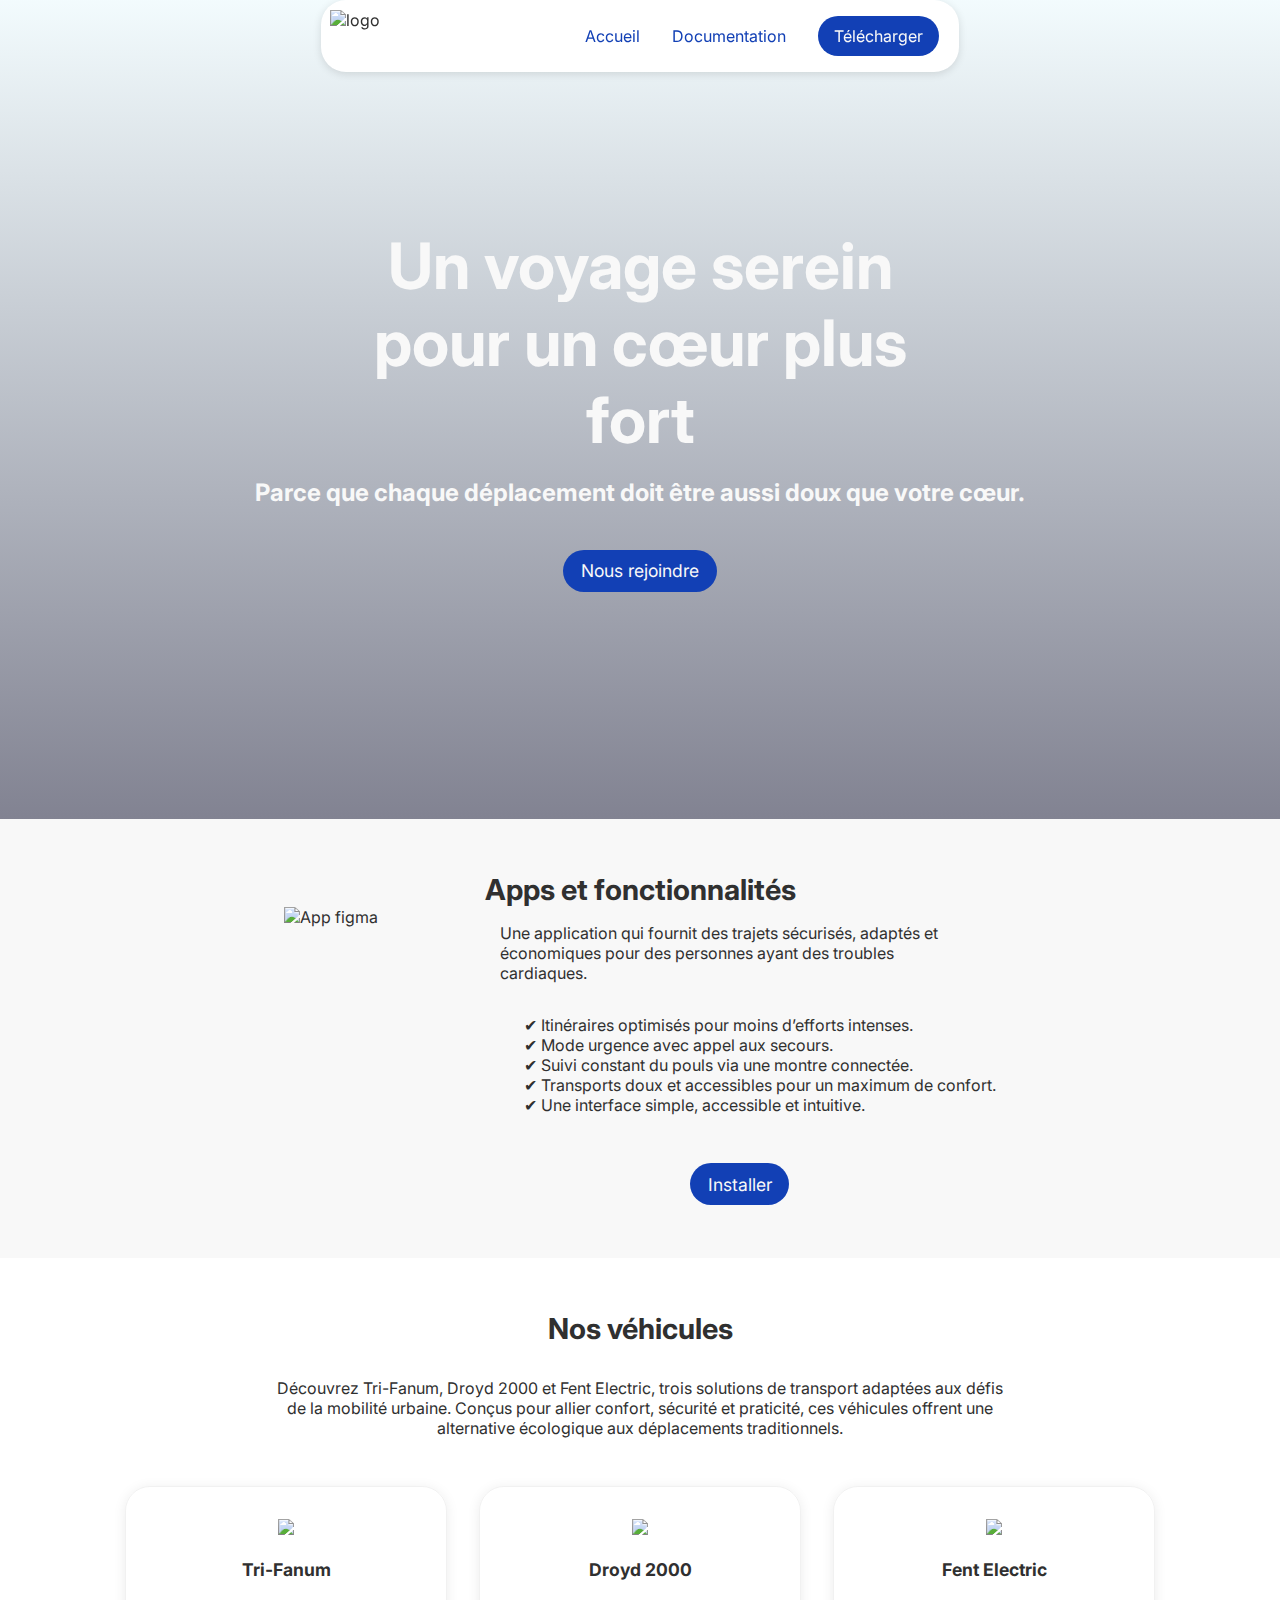
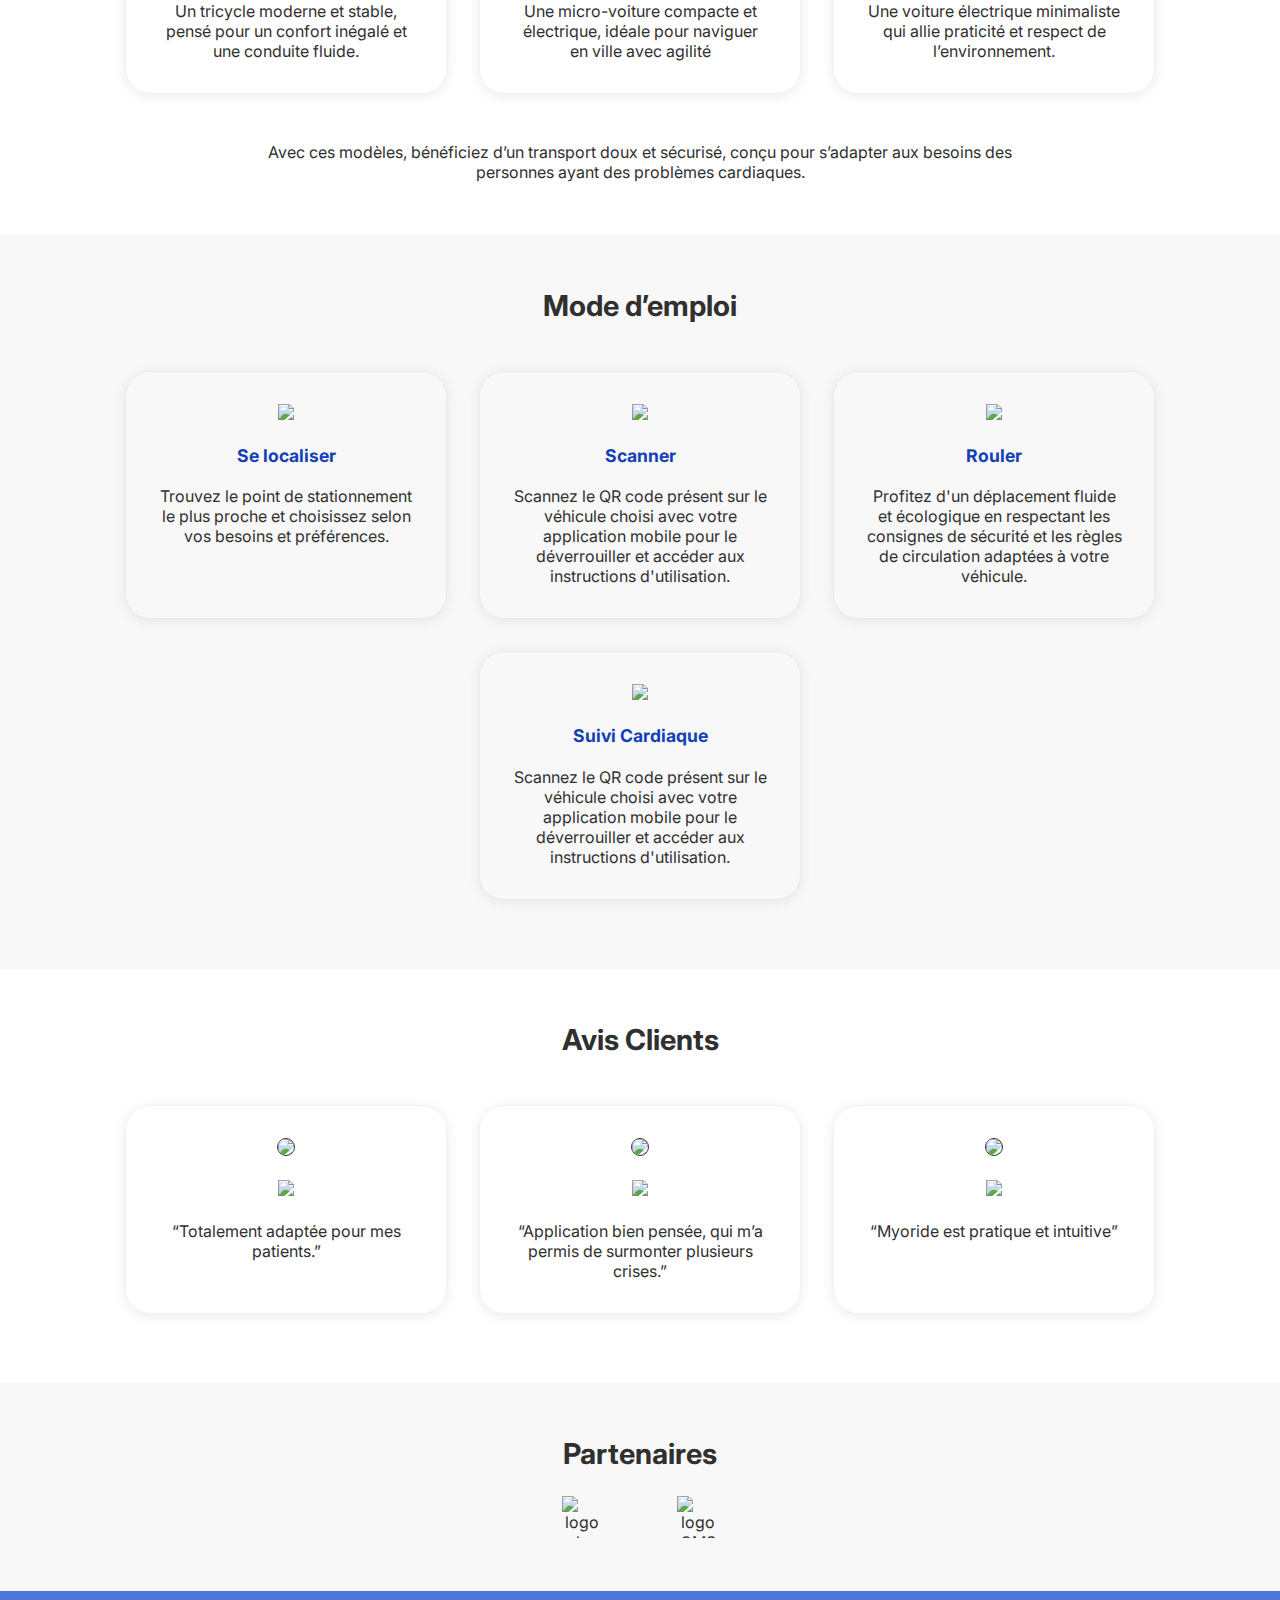
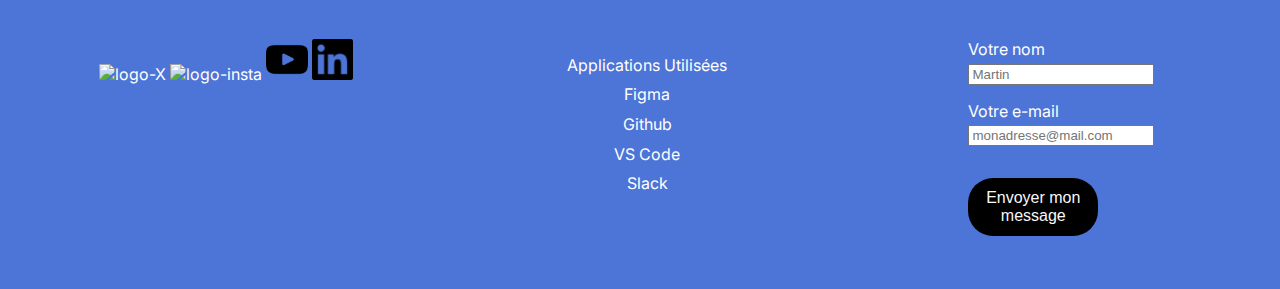
==== commit 1e071f83: "v4" ====
--- a/index.html
+++ b/index.html
@@ -14,80 +14,33 @@
  <body>
    <header>
       <nav>
-         <img src="medias/logomyoride.png" alt="logo">
-         <div>
-            <a href="index.html">
-               <p>Accueil</p>
-            </a>
-            <a href="documentation.html">
-               <p>Documentation</p>
-            </a>
-            <a class="button" href="https://play.google.com/store/apps?hl=fr">
-               <p>Télécharger</p>
-            </a>
+         <div class="nav">
+            <img src="medias/logomyoride.png" alt="logo">
+            <div>
+               <a href="index.html">
+                  <p>Accueil</p>
+               </a>
+               <a href="documentation.html">
+                  <p>Documentation</p>
+               </a>
+               <a class="button" href="https://play.google.com/store/apps?hl=fr">
+                  <p>Télécharger</p>
+               </a>
+            </div>
          </div>
       </nav>
    </header>
 
    <section id="hero-section">
       <div>
-         <h1>Un voyage serein pour <br>un cœur plus fort</h1>
+         <h1>Un voyage serein pour un cœur plus fort</h1>
          <h2>Parce que chaque déplacement doit être aussi doux que votre cœur.</h2>
          <a class="button" href="https://play.google.com/store/apps?hl=fr">
             <p>Nous rejoindre</p>
          </a>
       </div>
    </section>
-
-   <section id="vehicules">
-      <div class="container">
-         <h3>Nos véhicules</h3>
-         <p>Découvrez Tri-Fanum, Droyd 2000 et Fent Electric, trois solutions de transport adaptées aux défis de la mobilité urbaine. Conçus pour allier confort, sécurité et praticité, ces véhicules offrent une alternative écologique aux déplacements traditionnels.</p>
-         <ul class="cards">
-            <li class="card">
-               <ul>
-                  <li>
-                     <img class="img-vehicule" src="medias/tri-fanum.png">
-                  </li>
-                  <li class="nom-vehicule">
-                     <p>Tri-Fanum</p>
-                  </li>
-                  <li>
-                     <p>Un tricycle moderne et stable, pensé pour un confort inégalé et une conduite fluide. </p>
-                  </li>
-               </ul>
-            </li>
-            <li class="card"> 
-               <ul>
-                  <li>
-                     <img class="img-vehicule" src="medias/Droyd-2000.png">
-                  </li>
-                  <li class="nom-vehicule">
-                     <p>Droyd 2000</p>
-                  </li>
-                  <li>
-                     <p>Une micro-voiture compacte et électrique, idéale pour naviguer en ville avec agilité </p>
-                  </li>
-               </ul>
-            </li>
-            <li class="card">
-               <ul>
-                  <li>
-                     <img class="img-vehicule" src="medias/Fent-Electric.png">
-                  </li>
-                  <li class="nom-vehicule">
-                     <p>Fent Electric</p>
-                  </li>
-                  <li>
-                     <p>Une voiture électrique minimaliste qui allie praticité et respect de l’environnement. </p>
-                  </li>
-               </ul>
-            </li>
-         </ul>
-         <p>Avec ces modèles, bénéficiez d’un transport doux et sécurisé, conçu pour s’adapter aux besoins des personnes ayant des problèmes cardiaques.</p>
-      </div>
-   </section>
-
+   
    <section id="fonctionnalites">
       <h3>Apps et fonctionnalités</h3>
       <div id="section">
@@ -108,7 +61,55 @@
          </div>
       </div>
    </section>
-
+   
+   <section id="vehicules">
+      <div class="container">
+         <h3>Nos véhicules</h3>
+         <p class="txt-vehicule">Découvrez Tri-Fanum, Droyd 2000 et Fent Electric, trois solutions de transport adaptées aux défis de la mobilité urbaine. Conçus pour allier confort, sécurité et praticité, ces véhicules offrent une alternative écologique aux déplacements traditionnels.</p>
+         <ul class="cards">
+            <li class="card">
+               <ul>
+                  <li>
+                     <img class="img-vehicule" src="medias/tri-fanum.png">
+                  </li>
+                  <li class="nom-vehicule">
+                     <p>Tri-Fanum</p>
+                  </li>
+                  <li>
+                     <p>Un tricycle moderne et stable, pensé pour un confort inégalé et une conduite fluide. </p>
+                  </li>
+               </ul>
+            </li>
+            <li class="card"> 
+               <ul>
+                  <li>
+                     <img class="img-vehicule" src="medias/Droyd-2000.png">
+                  </li>
+                  <li class="nom-vehicule">
+                     <p>Droyd 2000</p>
+                  </li>
+                  <li>
+                     <p>Une micro-voiture compacte et électrique, idéale pour naviguer en ville avec agilité </p>
+                  </li>
+               </ul>
+            </li>
+            <li class="card">
+               <ul>
+                  <li>
+                     <img class="img-vehicule" src="medias/Fent-Electric.png">
+                  </li>
+                  <li class="nom-vehicule">
+                     <p>Fent Electric</p>
+                  </li>
+                  <li>
+                     <p>Une voiture électrique minimaliste qui allie praticité et respect de l’environnement. </p>
+                  </li>
+               </ul>
+            </li>
+         </ul>
+         <p class="txt-vehicule">Avec ces modèles, bénéficiez d’un transport doux et sécurisé, conçu pour s’adapter aux besoins des personnes ayant des problèmes cardiaques.</p>
+      </div>
+   </section>
    <section id="tuto">
       <div class="container">
          <h3>Mode d’emploi</h3>
@@ -219,13 +220,11 @@
       <h3>Partenaires</h3>
       <div> 
          <img src="medias/logo-rhonealpes.png" alt="logo la region rhône alpes">
-         <img src="medias/tesla.png" alt="logo tesla">
-         <img src="medias/google.png" alt="logo google">
          <img src="medias/lolo-oms.png" alt="logo OMS">
       </div>
    </section>
 
-   <footer>
+   <footer class="footerindex">
       <div id="social">
          <a href="https://x.com/?lang=fr">
             <img src="medias/logo-twitter.png" alt="logo-X">
@@ -241,24 +240,28 @@
          </a>
       </div>
       <div id="extra">
-         <ol> Applications Utilisées 
-            <li>Figma</li>
-            <li>VSCode</li>
-            <li>Github</li>
-            <li>Slack</li>
+         <ol> Applications Utilisées  
+           <a href="https://www.google.com/url?sa=t&source=web&rct=j&opi=89978449&url=https://www.figma.com/fr-fr/&ved=2ahUKEwjm5YD1y6eLAxVJTKQEHWcWOnUQFnoECAsQAQ&usg=AOvVaw1QB4yad1gLsZz3TiJsXvKx"> Figma
+           </a>
+           <a href="https://www.google.com/url?sa=t&source=web&rct=j&opi=89978449&url=https://github.com/&ved=2ahUKEwiQicuWzKeLAxV2VaQEHeGKE-8QFnoECAkQAQ&usg=AOvVaw38IHvcyBra8HGhmSxvlCGw">Github</a>
+           <a href="https://www.google.com/url?sa=t&source=web&rct=j&opi=89978449&url=https://code.visualstudio.com/&ved=2ahUKEwis2_PmzKeLAxWQTKQEHTwsMCEQFnoECAgQAQ&usg=AOvVaw15O90sm1ios8AUpw56hCml">VS Code</a>
+           <a href="https://www.google.com/url?sa=t&source=web&rct=j&opi=89978449&url=https://slack.com/intl/fr-fr&ved=2ahUKEwjRq4mTzaeLAxWEQ6QEHWZOC6EQFnoECAgQAQ&usg=AOvVaw1jKwaUknujGj9BvoutQ2nE">Slack</a>
          </ol>
       </div>
       <div id="formulaire">  
-         <form action="/page-traitement-donnees" method="post">
+         <form method="post">
             <div>
-            <label for="nom">Votre nom</label>
-            <input type="text" id="nom" name="nom" placeholder="Martin" required>
+               <label for="nom">Votre nom</label>
+               <input type="text" id="nom" name="nom" placeholder="Martin" required>
             </div>
             <div>
-            <label for="email">Votre e-mail</label>
-            <input type="email" id="email" name="email" placeholder="monadresse@mail.com" required>
-            <button type="submit">Envoyer mon message</button>
-      </div>
+               <label for="email">Votre e-mail</label>
+               <input type="email" id="email" name="email" placeholder="monadresse@mail.com" required>
+            </div>
+            <button id="formBtn">Envoyer mon message</button>
+         </form>
+
    </footer>
+   <script src="script.js"></script>
  </body>
  </html>--- a/style.css
+++ b/style.css
@@ -2,7 +2,7 @@
     --primary-color: #1240B5; /* Couleur principale */
     --white-color: #f8f8f8; /* Blanc */
     --black-color: #303030; /* Noir */
-    --border-radius: 0.5em; /* Rayon des bordures */
+    --border-radius: 25px; /* Rayon des bordures */
 }
 
 body {
@@ -20,19 +20,23 @@
 
 header {
     nav{
-        
-        display: flex;
-        justify-content: space-between;
+        width:100%;
+        display: flex;
+        justify-content: center;
+        position: fixed;
+        top:0px;
+        z-index: 2;
         p {
             color: var(--primary-color);
         }
         div {
+            max-width:100%;
             display:flex;
-            margin-right: 1.3em;
             flex-direction: row;
             gap:2em;
             align-items: center;
             .button {
+                margin-right: 1.3em;
                 p {
                     color:var(--white-color);
                 }
@@ -44,6 +48,14 @@
             padding: 0.6em;
         }
     }
+}
+.nav{
+    background-color: white;
+    display: flex;
+    justify-content: center;
+    border-radius: var(--border-radius);
+    box-shadow: 0 2px 8px #0000001f;
+    
 }
 a{
     text-decoration: none;
@@ -69,12 +81,13 @@
 }
 
 #hero-section{
-    background-image: url("medias/voiture-header.png");
+    background-image: linear-gradient(#5fcfeb14, #05072580), url(medias/voiture-header.png);
     background-size: 100%;
     background-repeat: no-repeat;
     height: 120vh;
     max-height:64vw;
     div {
+        margin: 0 10%;
         text-align: center;
         height: 100%;
         display: flex;
@@ -85,6 +98,8 @@
         h1 {
             font-size: 4em;
             margin:0;
+            margin-left: 20%;
+            margin-right:20%;
         }
         h2 {
             font-size: 1.5em;
@@ -106,6 +121,10 @@
         align-items: center;
         gap: 2em;
         text-align: center;
+        .txt-vehicule {
+            margin-left:10%;
+            margin-right:10%;
+        }
         p, h3 {
             margin:0;
             max-width:46.6em;
@@ -122,7 +141,8 @@
                 width: 20em;
                 background-color: var(--secondary-color);
                 border-radius: var(--border-radius);
-                box-shadow: 0 3px 0.6em rgba(0, 0, 0, 0.285);
+                box-shadow: 0 2px 13px rgba(0, 0, 0, 0.08);
+                border : 1px solid rgba(0, 0, 0, 0.055);
                 ul {
                     padding: 0;
                     list-style: none;
@@ -164,6 +184,13 @@
         }
     }
 }
+#tuto {
+    background-color: #F8F8F8;
+}
+
+#vehicules{
+    background-color: white;
+}
 
 #fonctionnalites{
     display: flex;
@@ -205,6 +232,7 @@
     text-align:center;
     padding-bottom: 3.3em;
     padding-top: 3.3em;
+    background-color: #F8F8F8;
     div{
         display: flex;
         flex-direction: row;
@@ -216,6 +244,10 @@
         width: 2.6em;
         height: 2.6em;
     }
+}
+
+.footerindex {
+    padding-top:3em;
 }
 
 footer{
@@ -224,8 +256,10 @@
     color: white;
     display: flex;
     justify-content: space-around;
+    flex-wrap: wrap;
+    gap:1em;
     padding-bottom: 3.3em;
-    padding-top: 3.3em;
+    padding-top: 0;
     form{
         display: flex;
         flex-direction: column;
@@ -243,21 +277,28 @@
         }
     }
     p{
-        width: 100px;
+        width: 6.67em;
     }
     #formulaire{
         display: flex;
         flex-direction: column;
-        width: 100px;
-        
+        align-items: center;
+        justify-content: center;
+        width: 15em;
+        div {
+            display: flex;
+            flex-direction: column;
+            gap:0.3em;
+        }
         button {
             background-color: black;
             margin-top: 1em;
             border: none;
-            font-size:0.7em;
+            font-size:1em;
             border-radius: var(--border-radius);
             color:var(--white-color);
-            padding:10px;
+            padding:0.67em;
+            width:70%;
         }
         button:hover {
             transform: scale(1.05);
@@ -269,16 +310,13 @@
     }
     ol{
         display: flex;
+        padding:0;
         flex-direction: column;
         align-items: center;
         list-style: none;
         gap: 0.6em;
     }
 }
-#avisclients{
-    background-color: #F8F8F8;
-}
-
 
 @media (min-width:1800px) {
     body {
@@ -331,6 +369,50 @@
 @media (max-width:750px) {
     body {
         font-size: 12px;
+        #avecquoi {
+            p {
+                width:29em;
+            }
+        }
+    }
+}
+
+@media (max-width:450px) {
+    header {
+        width:100vw;
+        nav {
+            div {
+                gap:0;
+                div {
+                    gap:1em;
+                }
+            }
+        }
+    }
+    #hero-section {
+        div {
+            h1 {
+                font-size: 3em;
+                margin:0;
+            }
+        }
+    }
+    footer {
+        flex-direction: column;
+        align-items: center;
+    }
+    #hero-section {
+        margin-top:4em;
+    }
+    #fonctionnalites {
+        #section {
+            gap:0;
+        }
+    }
+    #avecquoi {
+        p {
+            width:26.6em;
+        }
     }
 }
 
@@ -338,16 +420,30 @@
 /* DOCUMENTATION */
 
 #introduction, #qui, #pourquoi, #comment, #avecquoi, #quoi, #ensuite{
+    width:100%;
     display: flex;
     align-items: center;
     flex-direction: column;
-    padding: 50px 0;
+    padding: 3.3em 0;
     background-size: 100vw;
     background-repeat: no-repeat;
     background-position: center;
-    gap: 20px;
+    gap: 1.3em;
     p{
-        width: 400px;
+        width: 26.6em;
+    }
+    img{
+        width: 20em;
+        border-radius: var(--border-radius);
+    }
+    div{
+        margin-left:10%;
+        margin-right:10%;
+        display: flex;
+        flex-wrap: wrap;
+        justify-content: center;
+        gap: 6.6em;
+        align-items: center;
     }
 }
 
@@ -368,7 +464,7 @@
         transform: rotate(180deg);
         background-image: url("medias/bleu1.png");
         width: 100%;
-        min-height: 600px;
+        min-height: 40em;
         z-index: -100;
         background-repeat: no-repeat;
         background-position: center;
@@ -377,32 +473,108 @@
 }
 
 #qui{
-    background-image: url("medias/bleu2et5.png");
+    background-color: #1240B5;
+    color: white; 
+    padding: 120px 0;
+    position: relative;
 }
 #pourquoi{
-    background-image: url("medias/bleu6.png");
+    background-color: #8FB8DE;
 }
 #comment{
-    background-image: url("medias/bleu4.png");
+    background-color: #ccf7f7;
+    img{
+        width: 10em;
+    }
+    p{
+        min-width:50%;
+        max-width:70%;
+    }
+}
+#avecquoi{
+    background-color: #1240B5;
     color: white;
-}
-#avecquoi{
-    background-image: url("medias/bleu2et5.png");
-}
+    #divavecquoi {
+        display:flex;
+        flex-direction: column;
+        align-items: center;
+        justify-content: center;
+        gap:1em;
+        .logoag{
+            width: 6.6em;
+            height:6.6em;
+        }
+    }
+    p{
+        width: 36em;
+    }
+}
+
+
 #quoi{
-    background-image: url("medias/bleu6.png");
+    background-color: #8FB8DE;
+    p{
+        width: 30.6em;
+    }
 }
 #ensuite{
-    padding: 0;
-    .background{
-        position: absolute;
-        transform: rotate(180deg);
-        background-image: url("medias/bleu3et7.png");
-        width: 100%;
-        min-height: 400px;
-        z-index: -100;
-        background-repeat: no-repeat;
-        background-position: center;
-        background-size: 100vw;
-    }
-}
+    padding-top: 0;
+    background-color: #ccf7f7;
+    h3 {
+        margin-top: 3.3em;
+    }
+    div{
+        flex-direction: row-reverse;
+    }
+}
+#prototype{
+    display: flex;
+    justify-content: center;
+    align-items: center;
+    flex-direction: column;
+    h3 {
+        margin-bottom: 3.3em;
+        margin-top: 3.3em;
+    }
+}
+#logo {
+    display: flex;
+    flex-direction: row;
+    gap: 1.3em;
+}
+.custom-shape-divider-top-1738663591 {
+    width: 100%;
+    overflow: hidden;
+    line-height: 0;
+    
+}
+
+.custom-shape-divider-top-1738663591 svg {
+    width: 100%;
+    overflow: hidden;
+    line-height: 0;
+    transform: rotate(180deg);
+}
+
+.custom-shape-divider-top-1738663591 .shape-fill {
+    fill: var(--primary-color)
+}
+.custom-shape-divider-bottom-1738666986 {
+   
+    width: 100%;
+    overflow: hidden;
+    line-height: 0;
+    transform: rotate(180deg);
+}
+
+.custom-shape-divider-bottom-1738666986 svg {
+    position: relative;
+    display: block;
+    width: calc(100% + 1.3px);
+    height: 74px;
+    transform: rotate(180deg);
+}
+
+.custom-shape-divider-bottom-1738666986 .shape-fill {
+    fill: #CCF7F7
+}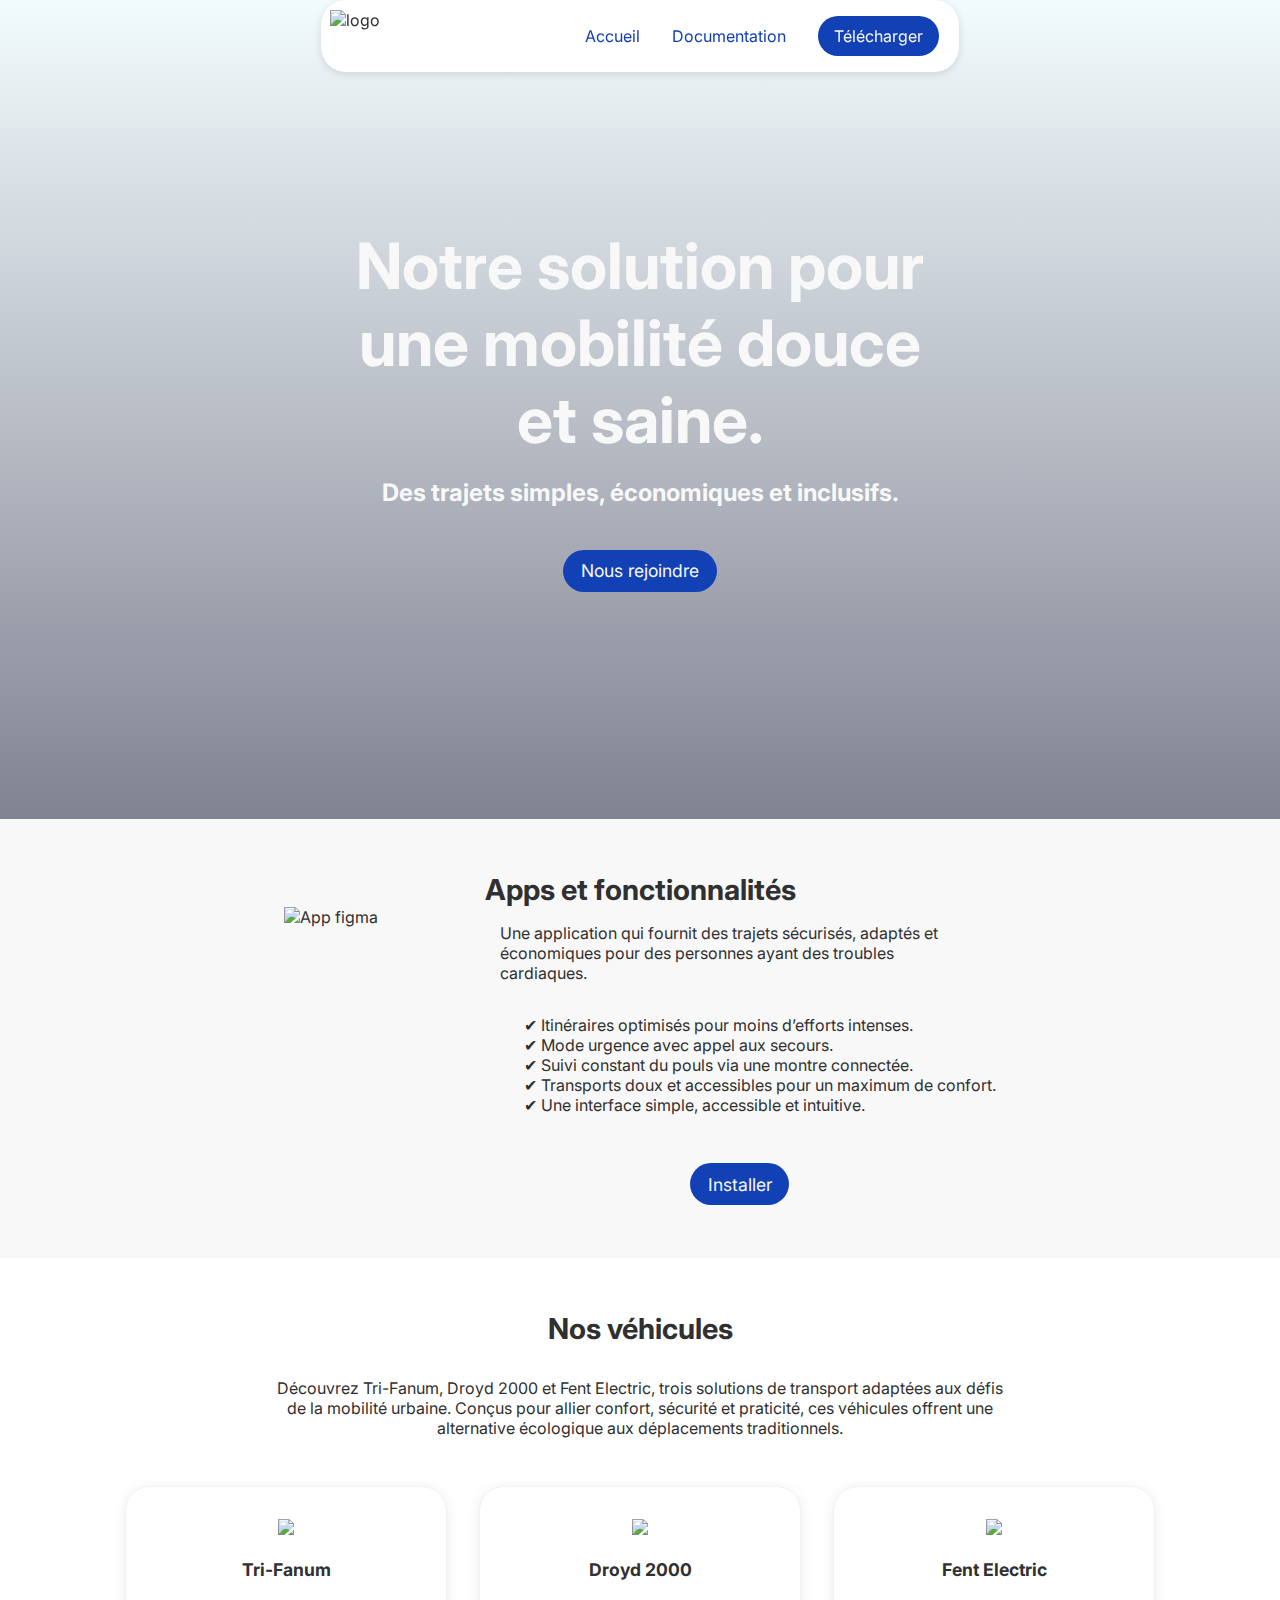
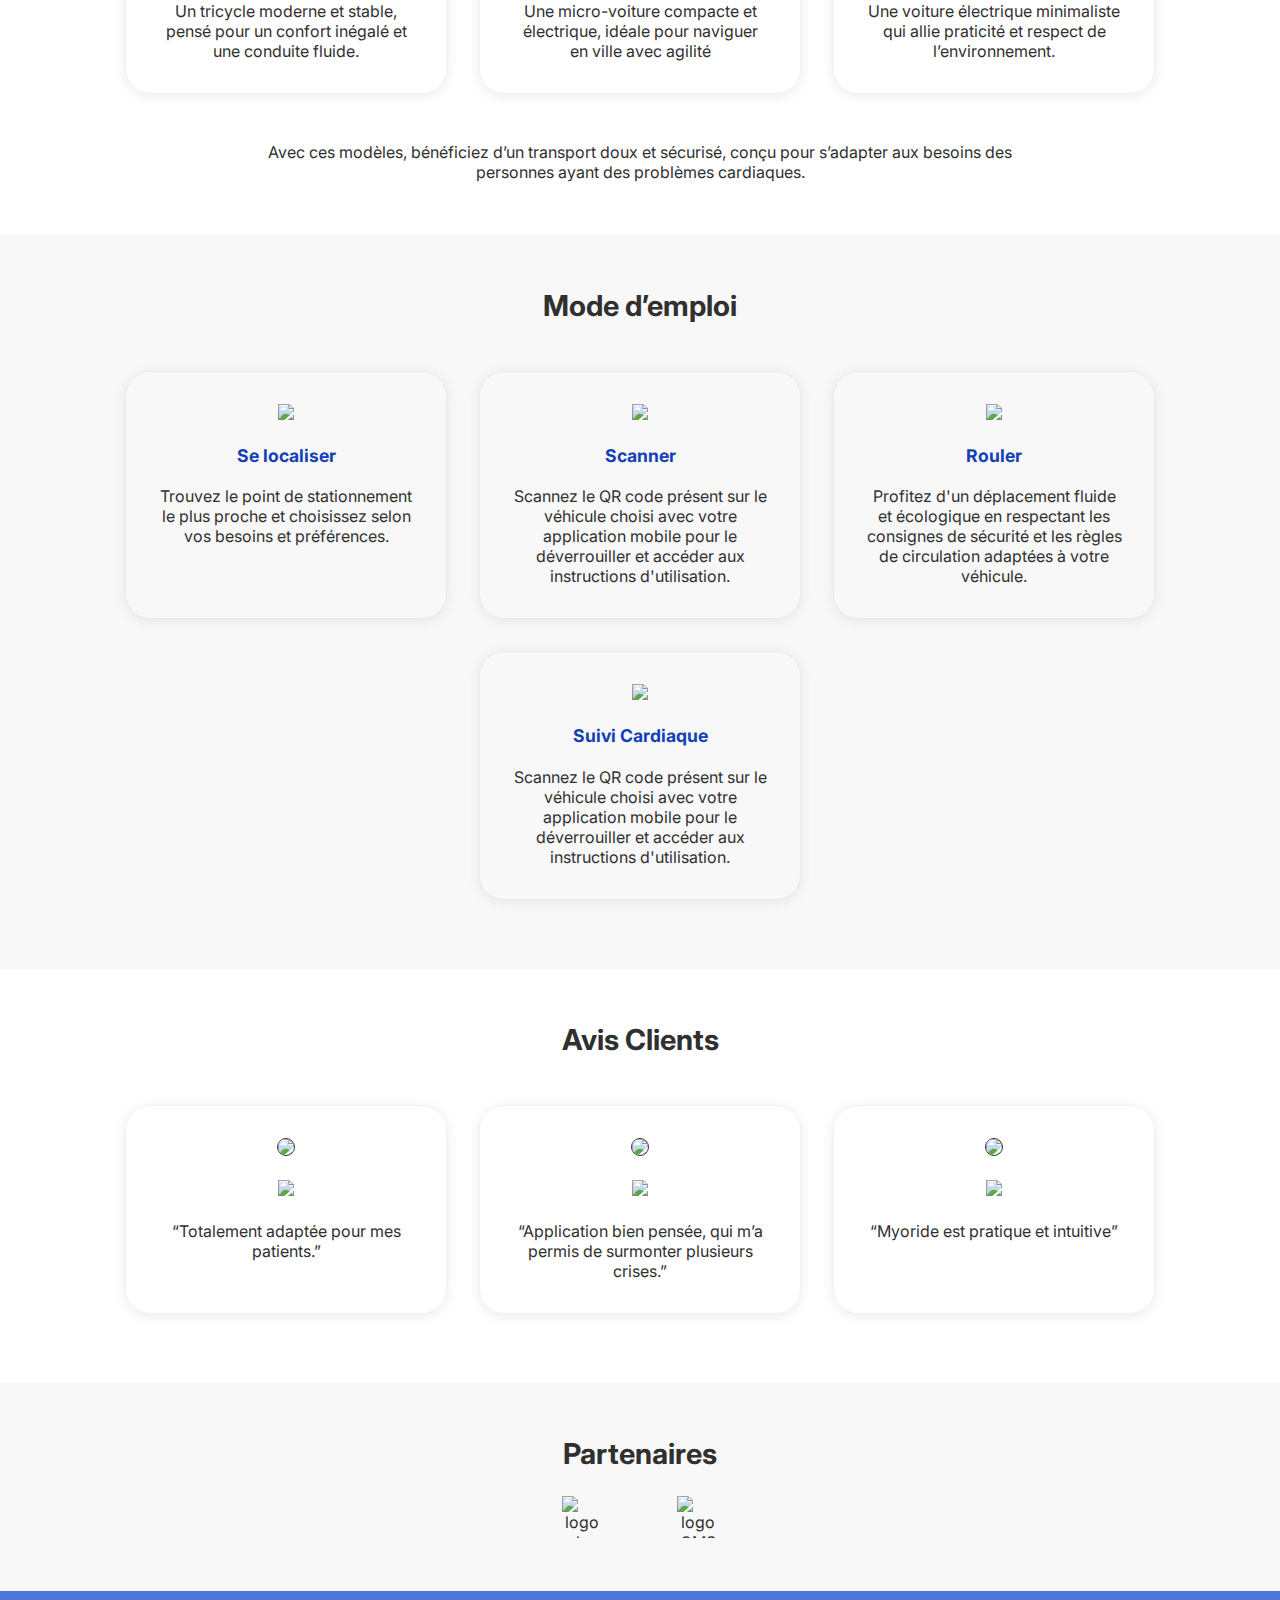
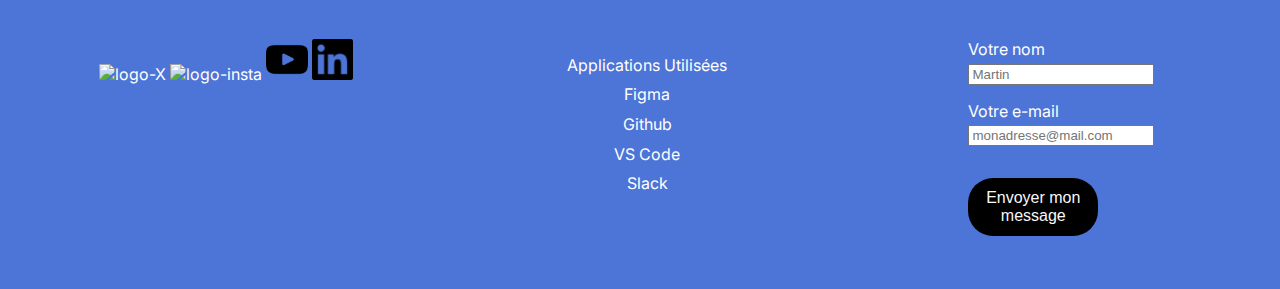
==== commit b07e76aa: "okok" ====
--- a/index.html
+++ b/index.html
@@ -33,8 +33,8 @@
 
    <section id="hero-section">
       <div>
-         <h1>Un voyage serein pour un cœur plus fort</h1>
-         <h2>Parce que chaque déplacement doit être aussi doux que votre cœur.</h2>
+         <h1>Notre solution pour une mobilité douce et saine.</h1>
+         <h2>Des trajets simples, économiques et inclusifs.</h2>
          <a class="button" href="https://play.google.com/store/apps?hl=fr">
             <p>Nous rejoindre</p>
          </a>
